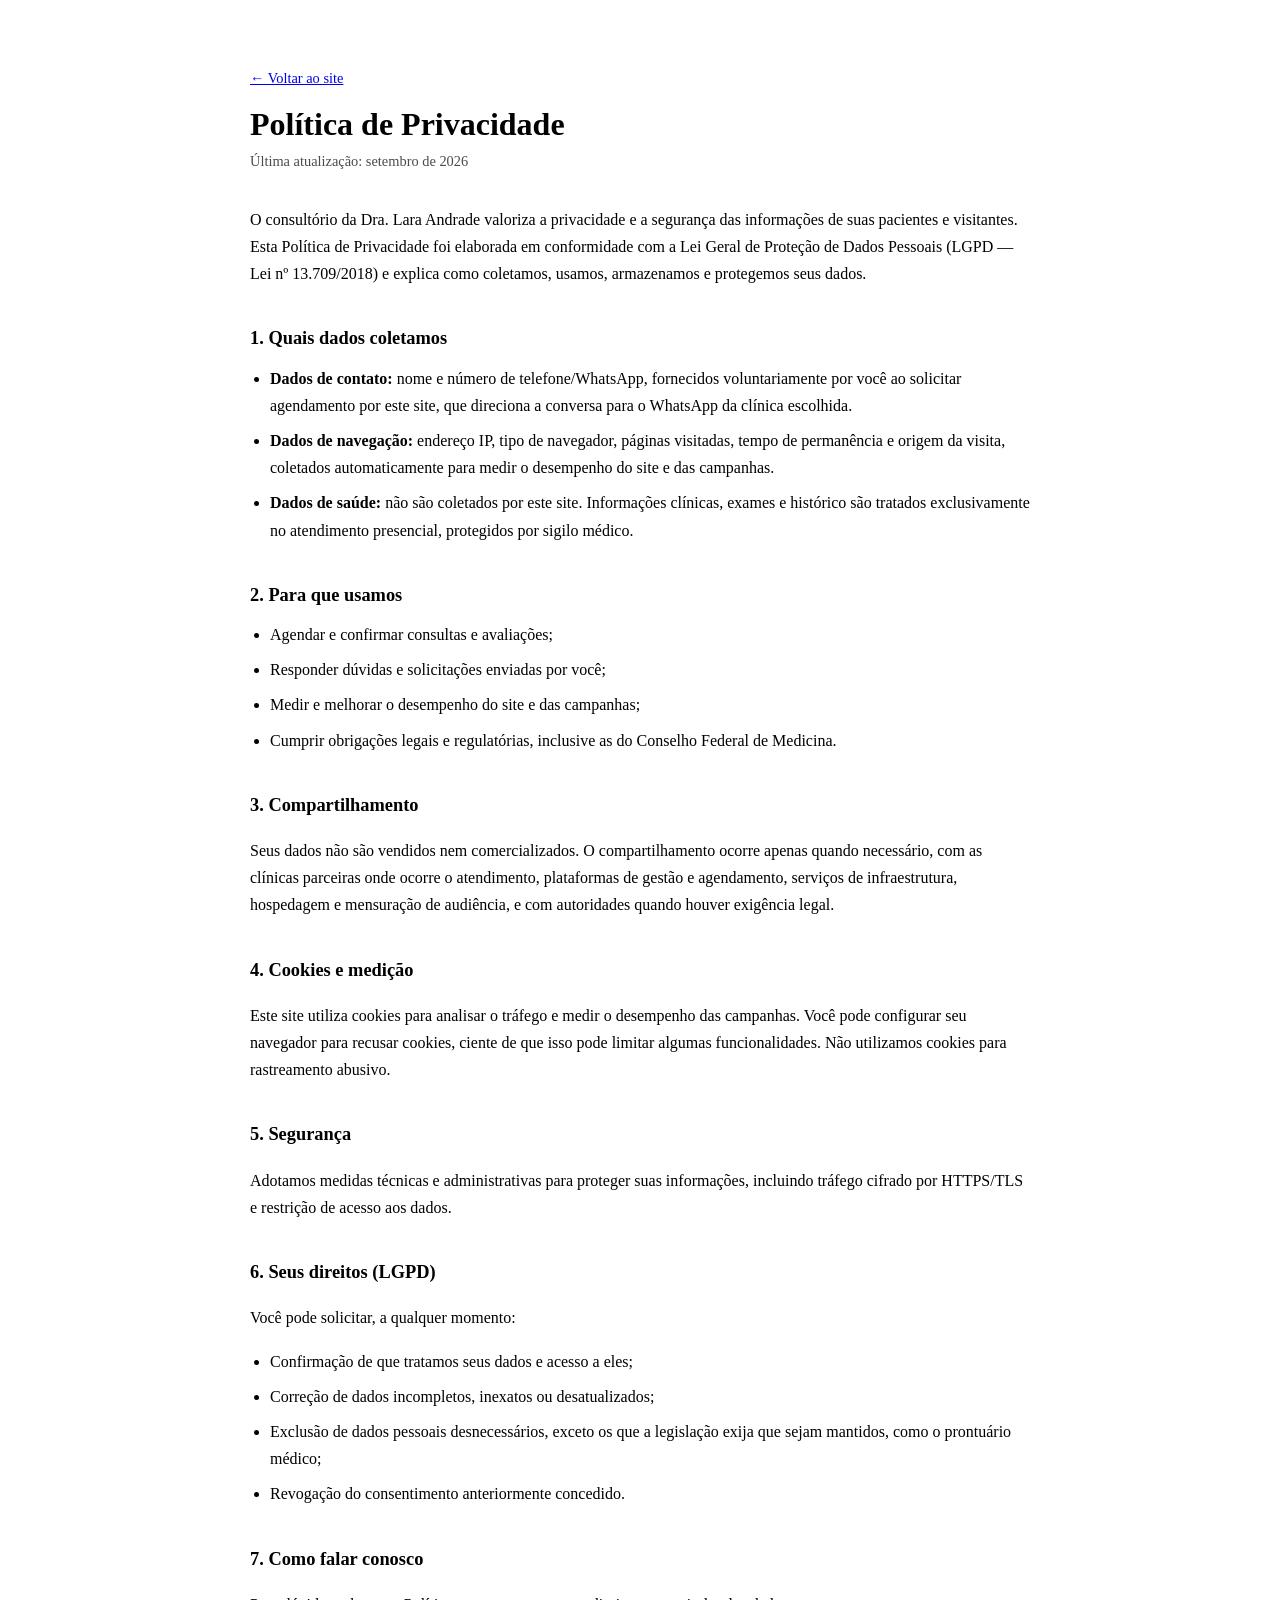
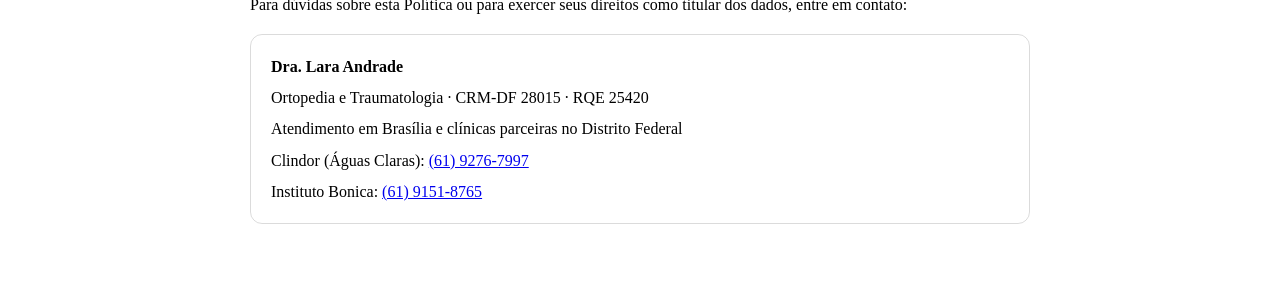
==== politica-de-privacidade/index.html @ 9efe38ba "feat(legal): publica politica de privacidade O site coleta nome e telefone e nao tinha politica de p" ====
<!doctype html>
<html lang="pt-BR">
  <head>
    <meta charset="utf-8">
    <meta name="viewport" content="width=device-width, initial-scale=1">
    <meta name="robots" content="index, follow">
    <title>Política de Privacidade | Dra. Lara Andrade</title>
    <meta name="description" content="Política de Privacidade do consultório da Dra. Lara Andrade, em conformidade com a LGPD (Lei nº 13.709/2018).">
    <link rel="canonical" href="https://dralaraandrade.com.br/politica-de-privacidade/">
    <link rel="stylesheet" href="../styles.css">
    <style>
      .legal{max-width:780px;margin:0 auto;padding:56px 20px 72px;line-height:1.7}
      .legal a.voltar{display:inline-block;margin-bottom:16px;font-size:.9rem}
      .legal h1{margin:0 0 6px;line-height:1.15}
      .legal .atualizacao{margin:0 0 32px;opacity:.7;font-size:.9rem}
      .legal h2{margin:36px 0 10px;font-size:1.15rem}
      .legal ul{margin:10px 0 0;padding-left:20px}
      .legal li{margin-bottom:8px}
      .legal .contato{margin-top:14px;padding:18px 20px;border:1px solid rgba(0,0,0,.14);border-radius:12px}
      .legal .contato p{margin:0 0 4px}
      .legal .contato p:last-child{margin-bottom:0}
    </style>
  </head>
  <body>
    <main class="legal">
      <a class="voltar" href="/">← Voltar ao site</a>
      <h1>Política de Privacidade</h1>
      <p class="atualizacao">Última atualização: setembro de 2026</p>

      <p>O consultório da Dra. Lara Andrade valoriza a privacidade e a segurança das informações de suas pacientes e visitantes. Esta Política de Privacidade foi elaborada em conformidade com a Lei Geral de Proteção de Dados Pessoais (LGPD — Lei nº 13.709/2018) e explica como coletamos, usamos, armazenamos e protegemos seus dados.</p>

      <h2>1. Quais dados coletamos</h2>
      <ul>
        <li><strong>Dados de contato:</strong> nome e número de telefone/WhatsApp, fornecidos voluntariamente por você ao solicitar agendamento por este site, que direciona a conversa para o WhatsApp da clínica escolhida.</li>
        <li><strong>Dados de navegação:</strong> endereço IP, tipo de navegador, páginas visitadas, tempo de permanência e origem da visita, coletados automaticamente para medir o desempenho do site e das campanhas.</li>
        <li><strong>Dados de saúde:</strong> não são coletados por este site. Informações clínicas, exames e histórico são tratados exclusivamente no atendimento presencial, protegidos por sigilo médico.</li>
      </ul>

      <h2>2. Para que usamos</h2>
      <ul>
        <li>Agendar e confirmar consultas e avaliações;</li>
        <li>Responder dúvidas e solicitações enviadas por você;</li>
        <li>Medir e melhorar o desempenho do site e das campanhas;</li>
        <li>Cumprir obrigações legais e regulatórias, inclusive as do Conselho Federal de Medicina.</li>
      </ul>

      <h2>3. Compartilhamento</h2>
      <p>Seus dados não são vendidos nem comercializados. O compartilhamento ocorre apenas quando necessário, com as clínicas parceiras onde ocorre o atendimento, plataformas de gestão e agendamento, serviços de infraestrutura, hospedagem e mensuração de audiência, e com autoridades quando houver exigência legal.</p>

      <h2>4. Cookies e medição</h2>
      <p>Este site utiliza cookies para analisar o tráfego e medir o desempenho das campanhas. Você pode configurar seu navegador para recusar cookies, ciente de que isso pode limitar algumas funcionalidades. Não utilizamos cookies para rastreamento abusivo.</p>

      <h2>5. Segurança</h2>
      <p>Adotamos medidas técnicas e administrativas para proteger suas informações, incluindo tráfego cifrado por HTTPS/TLS e restrição de acesso aos dados.</p>

      <h2>6. Seus direitos (LGPD)</h2>
      <p>Você pode solicitar, a qualquer momento:</p>
      <ul>
        <li>Confirmação de que tratamos seus dados e acesso a eles;</li>
        <li>Correção de dados incompletos, inexatos ou desatualizados;</li>
        <li>Exclusão de dados pessoais desnecessários, exceto os que a legislação exija que sejam mantidos, como o prontuário médico;</li>
        <li>Revogação do consentimento anteriormente concedido.</li>
      </ul>

      <h2>7. Como falar conosco</h2>
      <p>Para dúvidas sobre esta Política ou para exercer seus direitos como titular dos dados, entre em contato:</p>
      <div class="contato">
        <p><strong>Dra. Lara Andrade</strong></p>
        <p>Ortopedia e Traumatologia · CRM-DF 28015 · RQE 25420</p>
        <p>Atendimento em Brasília e clínicas parceiras no Distrito Federal</p>
        <p>Clindor (Águas Claras): <a href="https://wa.me/556192767997">(61) 9276-7997</a></p>
        <p>Instituto Bonica: <a href="https://wa.me/556191518765">(61) 9151-8765</a></p>
      </div>
    </main>
  </body>
</html>
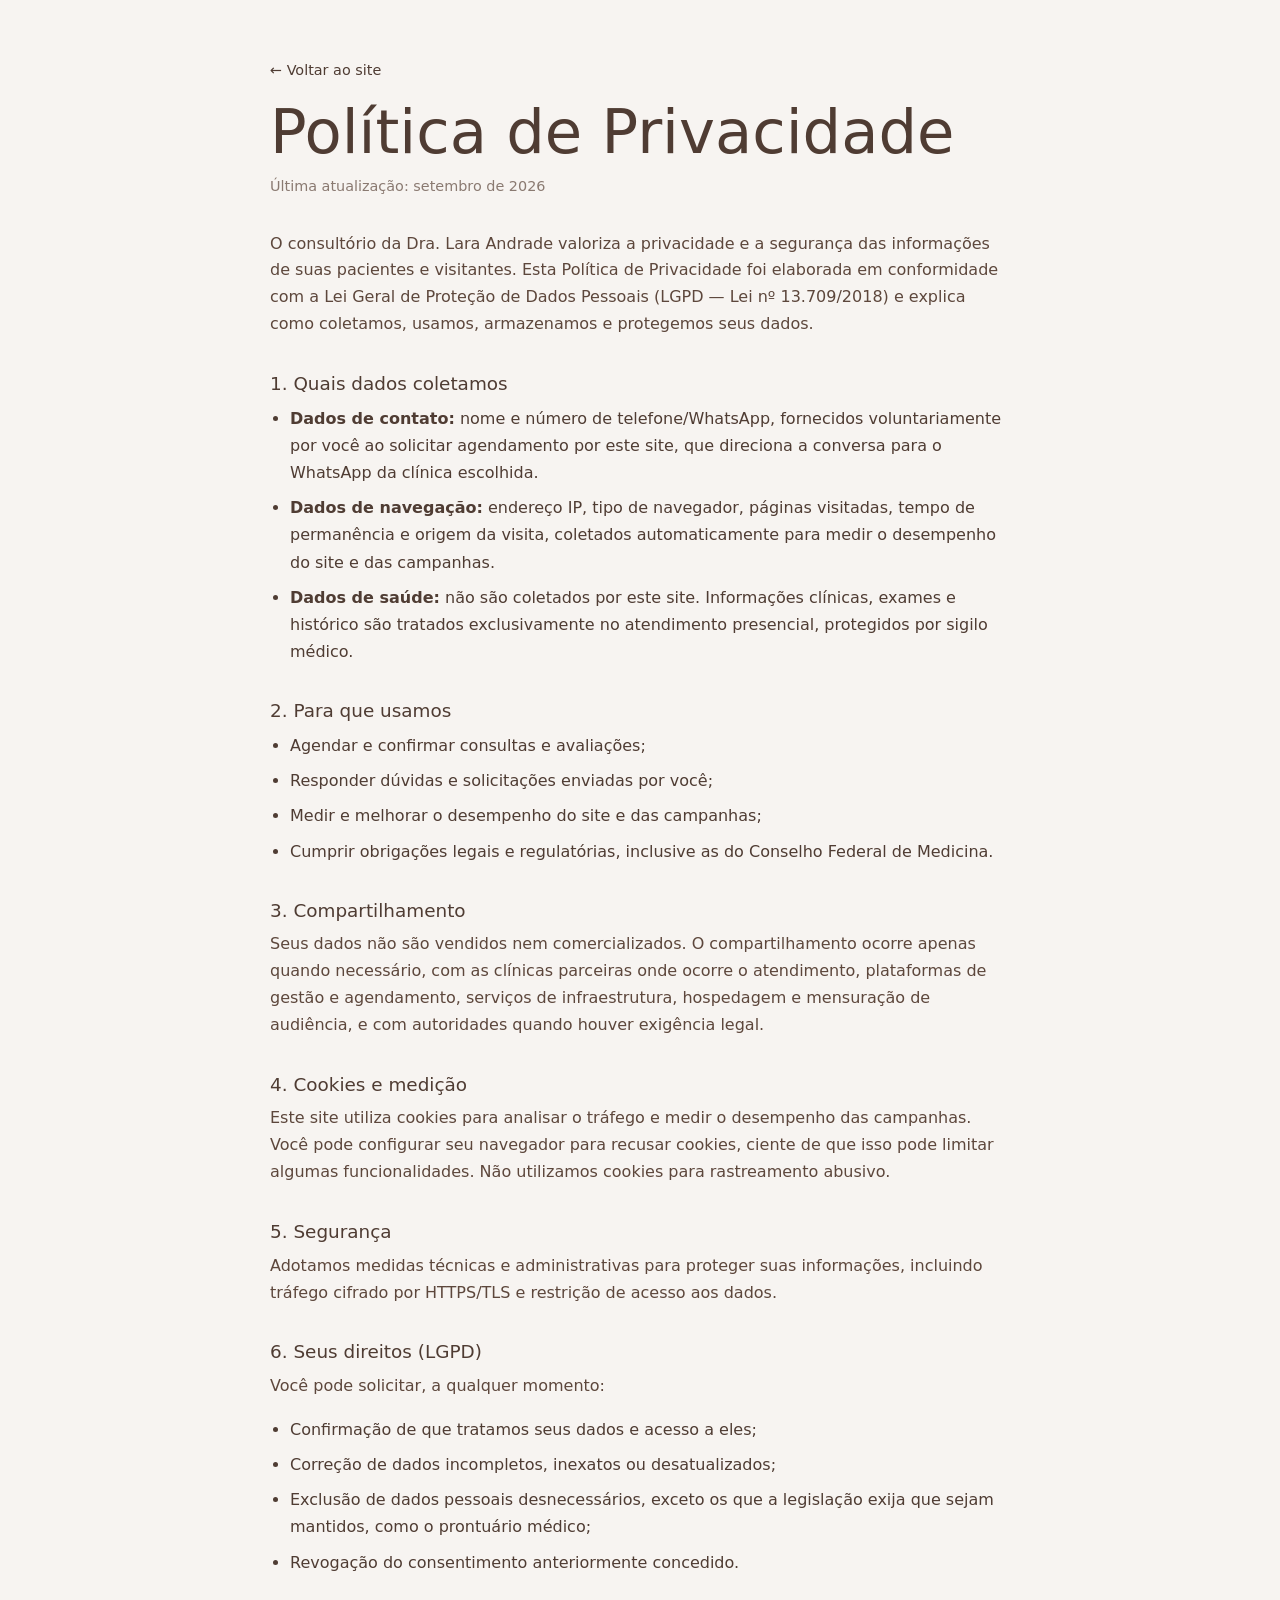
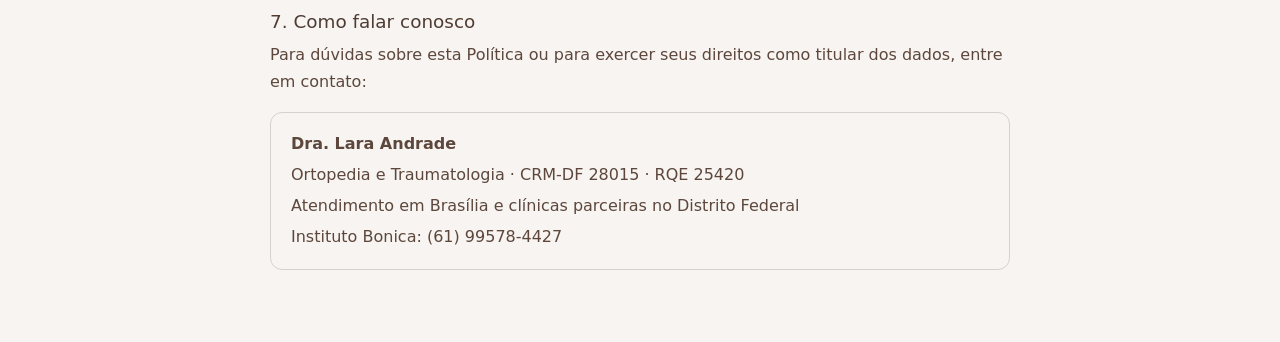
==== commit d340f83a: "feat(lp): remove Clindor e atualiza WhatsApp de contato Dra. Lara nao atende mais na Clindor (Aguas " ====
--- a/politica-de-privacidade/index.html
+++ b/politica-de-privacidade/index.html
@@ -68,8 +68,7 @@
         <p><strong>Dra. Lara Andrade</strong></p>
         <p>Ortopedia e Traumatologia · CRM-DF 28015 · RQE 25420</p>
         <p>Atendimento em Brasília e clínicas parceiras no Distrito Federal</p>
-        <p>Clindor (Águas Claras): <a href="https://wa.me/556192767997">(61) 9276-7997</a></p>
-        <p>Instituto Bonica: <a href="https://wa.me/556191518765">(61) 9151-8765</a></p>
+        <p>Instituto Bonica: <a href="https://wa.me/5561995784427">(61) 99578-4427</a></p>
       </div>
     </main>
   </body>
--- a/styles.css
+++ b/styles.css
@@ -0,0 +1,1712 @@
+:root {
+  --ink: #4f3c33;
+  --ink-strong: #2f211b;
+  --green: #a68a7a;
+  --green-deep: #6f5547;
+  --teal: #b99d8d;
+  --sage: #e6dbb8;
+  --clay: #a68a7a;
+  --paper: #f7f4f1;
+  --paper-2: #dcc9be;
+  --white: #ffffff;
+  --muted: #6f5547;
+  --muted-strong: #5d473c;
+  --line: rgba(111, 85, 71, 0.16);
+  --line-light: rgba(255, 255, 255, 0.18);
+  --shadow: 0 24px 70px rgba(111, 85, 71, 0.16);
+  --shadow-soft: 0 14px 34px rgba(111, 85, 71, 0.1);
+  --shadow-lift: 0 22px 54px rgba(111, 85, 71, 0.16);
+  --font-display: "Avenir Next", "Montserrat", ui-sans-serif, system-ui, -apple-system, BlinkMacSystemFont, "Segoe UI", sans-serif;
+  --font-sans: "Montserrat", "Avenir Next", ui-sans-serif, system-ui, -apple-system, BlinkMacSystemFont, "Segoe UI", sans-serif;
+  color-scheme: light;
+}
+
+* {
+  box-sizing: border-box;
+}
+
+html {
+  scroll-behavior: smooth;
+}
+
+body {
+  margin: 0;
+  font-family: var(--font-sans);
+  background: var(--paper);
+  color: var(--ink);
+  overflow-x: hidden;
+  font-size: 16px;
+  font-weight: 300;
+}
+
+img {
+  display: block;
+  max-width: 100%;
+}
+
+a {
+  color: inherit;
+  text-decoration: none;
+}
+
+.container {
+  width: min(1160px, calc(100% - 40px));
+  margin-inline: auto;
+}
+
+.site-header {
+  position: sticky;
+  top: 0;
+  z-index: 30;
+  display: flex;
+  align-items: center;
+  justify-content: space-between;
+  gap: 24px;
+  padding: 14px clamp(20px, 4vw, 56px);
+  background: rgba(247, 244, 241, 0.9);
+  border-bottom: 1px solid rgba(111, 85, 71, 0.12);
+  backdrop-filter: blur(18px);
+  transition: box-shadow 0.2s ease, background 0.2s ease, border-color 0.2s ease;
+}
+
+.site-header.is-elevated {
+  background: rgba(247, 244, 241, 0.96);
+  border-color: rgba(111, 85, 71, 0.16);
+  box-shadow: var(--shadow-soft);
+}
+
+.brand {
+  display: flex;
+  align-items: center;
+  gap: 14px;
+  min-width: 226px;
+}
+
+.brand-mark {
+  display: grid;
+  width: 56px;
+  height: 56px;
+  place-items: center;
+  overflow: hidden;
+  border-radius: 50%;
+  border: 1px solid rgba(230, 219, 184, 0.18);
+  background: var(--green-deep);
+  box-shadow: 0 10px 22px rgba(111, 85, 71, 0.16);
+}
+
+.brand-mark img {
+  width: 72px;
+  height: 72px;
+  object-fit: contain;
+  object-position: center;
+  transform: translateY(-2px);
+}
+
+.brand strong,
+.brand small {
+  display: block;
+}
+
+.brand strong {
+  font-size: 15px;
+  font-weight: 600;
+}
+
+.brand small {
+  margin-top: 2px;
+  color: var(--muted);
+  font-size: 12px;
+  font-weight: 300;
+}
+
+.nav {
+  display: flex;
+  justify-content: center;
+  gap: 26px;
+  color: #70594d;
+  font-size: 14px;
+  font-weight: 400;
+}
+
+.nav a {
+  position: relative;
+  padding-block: 6px;
+  transition: color 0.2s ease;
+}
+
+.nav a::after {
+  position: absolute;
+  right: 0;
+  bottom: 0;
+  left: 0;
+  height: 2px;
+  content: "";
+  background: var(--green-deep);
+  border-radius: 999px;
+  transform: scaleX(0);
+  transform-origin: center;
+  transition: transform 0.22s ease;
+}
+
+.nav a:hover,
+.nav a.is-active {
+  color: var(--green);
+}
+
+.nav a:hover::after,
+.nav a.is-active::after {
+  transform: scaleX(1);
+}
+
+.header-cta,
+.btn {
+  display: inline-flex;
+  align-items: center;
+  justify-content: center;
+  gap: 10px;
+  min-height: 44px;
+  border-radius: 999px;
+  font-weight: 600;
+  line-height: 1;
+  transition: transform 0.2s ease, box-shadow 0.2s ease, border-color 0.2s ease, background 0.2s ease;
+}
+
+.header-cta {
+  padding: 0 18px;
+  background: var(--green-deep);
+  color: var(--white);
+  font-size: 13px;
+}
+
+.btn {
+  padding: 0 22px;
+  font-size: 14px;
+}
+
+.btn-primary {
+  background: var(--green);
+  color: var(--white);
+  box-shadow: 0 16px 38px rgba(166, 138, 122, 0.34);
+}
+
+.btn-ghost {
+  border: 1px solid rgba(111, 85, 71, 0.22);
+  color: var(--ink);
+  background: rgba(255, 255, 255, 0.72);
+}
+
+.header-cta:hover,
+.btn:hover {
+  transform: translateY(-2px);
+}
+
+.header-cta:hover,
+.btn-primary:hover {
+  box-shadow: 0 18px 42px rgba(111, 85, 71, 0.24);
+}
+
+.btn-ghost:hover {
+  border-color: rgba(111, 85, 71, 0.32);
+  background: rgba(255, 255, 255, 0.88);
+  box-shadow: var(--shadow-soft);
+}
+
+.header-cta svg,
+.btn svg {
+  width: 17px;
+  height: 17px;
+  stroke-width: 1.9;
+}
+
+.section,
+.final-cta {
+  position: relative;
+  padding: clamp(68px, 8vw, 112px) 0;
+}
+
+main > section:not(.hero) {
+  position: relative;
+  overflow: hidden;
+}
+
+main > section:not(.hero)::before {
+  position: absolute;
+  top: 0;
+  left: 50%;
+  width: min(1160px, calc(100% - 40px));
+  height: 1px;
+  content: "";
+  background: linear-gradient(90deg, transparent, rgba(111, 85, 71, 0.24), transparent);
+  transform: translateX(-50%);
+}
+
+.section-dark {
+  color: var(--white);
+  background: linear-gradient(135deg, #6f5547 0%, #7f6659 54%, #a68a7a 100%);
+}
+
+.section-dark::before,
+.quick-proof::before,
+.doctor-section::before {
+  background: linear-gradient(90deg, transparent, rgba(230, 219, 184, 0.28), transparent);
+}
+
+main > section:not(.hero)::after {
+  position: absolute;
+  inset: 0;
+  z-index: 0;
+  pointer-events: none;
+  content: "";
+  background-image:
+    linear-gradient(90deg, rgba(111, 85, 71, 0.045) 1px, transparent 1px),
+    linear-gradient(180deg, rgba(111, 85, 71, 0.035) 1px, transparent 1px);
+  background-size: 48px 48px;
+  -webkit-mask-image: linear-gradient(180deg, transparent, #000 18%, #000 82%, transparent);
+  mask-image: linear-gradient(180deg, transparent, #000 18%, #000 82%, transparent);
+  opacity: 0.34;
+}
+
+main > section:not(.hero) > * {
+  position: relative;
+  z-index: 1;
+}
+
+.section-dark::after,
+.quick-proof::after,
+.doctor-section::after {
+  background-image:
+    linear-gradient(90deg, rgba(230, 219, 184, 0.06) 1px, transparent 1px),
+    linear-gradient(180deg, rgba(230, 219, 184, 0.05) 1px, transparent 1px);
+  opacity: 0.22;
+}
+
+.hero {
+  position: relative;
+  display: grid;
+  min-height: min(820px, calc(100vh - 72px));
+  overflow: hidden;
+  color: var(--ink);
+  background: #f7f4f1;
+}
+
+.hero-bg {
+  position: absolute;
+  inset: 0;
+  z-index: 0;
+  display: block;
+  overflow: hidden;
+  opacity: 0.76;
+}
+
+.hero-bg img {
+  width: 100%;
+  height: 100%;
+  object-fit: cover;
+  object-position: center;
+  filter: blur(1.4px) saturate(0.92);
+  transform: scale(1.015);
+}
+
+.hero::before {
+  position: absolute;
+  inset: 0;
+  z-index: 1;
+  content: "";
+  background:
+    radial-gradient(circle at 70% 54%, rgba(255, 255, 255, 0.78) 0 18%, rgba(247, 244, 241, 0.6) 38%, rgba(247, 244, 241, 0.28) 62%),
+    linear-gradient(90deg, rgba(247, 244, 241, 0.7), rgba(247, 244, 241, 0.52));
+}
+
+.hero::after {
+  display: none;
+}
+
+.hero-grid {
+  position: relative;
+  z-index: 3;
+  display: grid;
+  grid-template-columns: minmax(0, 1fr) minmax(520px, 574px);
+  gap: clamp(28px, 3.6vw, 52px);
+  align-items: start;
+  width: min(1310px, calc(100% - 80px));
+  padding-block: 26px 0;
+}
+
+.hero-copy {
+  max-width: 820px;
+  padding-top: clamp(88px, 11.7vh, 122px);
+  text-shadow: none;
+}
+
+.eyebrow {
+  display: inline-flex;
+  align-items: center;
+  width: fit-content;
+  margin: 0 0 20px;
+  padding: 8px 13px;
+  border: 1px solid var(--line-light);
+  border-radius: 999px;
+  color: #f7f4f1;
+  background: rgba(255, 255, 255, 0.08);
+  font-size: 12px;
+  font-weight: 500;
+  letter-spacing: 0.03em;
+}
+
+.problem .eyebrow,
+.chronic-section .eyebrow,
+.treatment-section .eyebrow,
+.process .eyebrow,
+.doctor-section .eyebrow,
+.locations .eyebrow,
+.faq .eyebrow {
+  border-color: rgba(166, 138, 122, 0.22);
+  color: var(--green-deep);
+  background: rgba(255, 255, 255, 0.68);
+}
+
+h1,
+h2,
+h3,
+p {
+  margin-top: 0;
+}
+
+h1 {
+  max-width: 820px;
+  margin-bottom: 24px;
+  font-family: var(--font-display);
+  font-size: clamp(38px, 4.75vw, 74px);
+  font-weight: 500;
+  line-height: 1.08;
+  letter-spacing: 0;
+}
+
+h2 {
+  margin-bottom: 18px;
+  font-family: var(--font-display);
+  font-size: clamp(30px, 3.8vw, 52px);
+  font-weight: 500;
+  line-height: 1.12;
+  letter-spacing: 0;
+}
+
+h3 {
+  margin-bottom: 10px;
+  font-size: 19px;
+  font-weight: 600;
+  line-height: 1.2;
+}
+
+p {
+  color: var(--muted-strong);
+  line-height: 1.68;
+}
+
+.section-dark p,
+.hero p,
+.final-cta p {
+  color: rgba(255, 255, 255, 0.9);
+}
+
+.hero p {
+  color: #5d473c;
+}
+
+.hero-lead {
+  max-width: 690px;
+  margin-bottom: 34px;
+  font-size: clamp(18px, 1.9vw, 21px);
+  font-weight: 300;
+  line-height: 1.72;
+}
+
+.hero-mobile-portrait {
+  display: none;
+}
+
+.mobile-hero-photo {
+  display: none;
+}
+
+.hero-mobile-portrait img {
+  display: block;
+  width: 100%;
+  background: transparent;
+}
+
+.hero-actions {
+  display: flex;
+  flex-wrap: wrap;
+  gap: 14px;
+  margin-bottom: 22px;
+}
+
+.microcopy {
+  margin: 0;
+  color: rgba(93, 71, 60, 0.86);
+  font-size: 13px;
+  font-weight: 300;
+}
+
+.hero-visual {
+  position: relative;
+  display: grid;
+  align-items: end;
+  min-height: 740px;
+  overflow: visible;
+}
+
+.hero-visual::before {
+  display: none;
+}
+
+.hero-portrait {
+  position: absolute;
+  top: 0;
+  right: 0;
+  z-index: 1;
+  width: min(100%, 574px);
+  height: 740px;
+  overflow: hidden;
+  border: 1px solid rgba(111, 85, 71, 0.14);
+  border-radius: 8px;
+  background: #f1ece7;
+  box-shadow: 0 34px 72px rgba(111, 85, 71, 0.18);
+  pointer-events: none;
+}
+
+.hero-portrait::before {
+  display: none;
+}
+
+.hero-portrait img {
+  display: block;
+  width: 100%;
+  height: 100%;
+  object-fit: cover;
+  object-position: center 26%;
+  background: #f1ece7;
+  filter: saturate(1.14) contrast(1.04) brightness(1.03) sepia(0.04);
+}
+
+.doctor-id-card {
+  position: absolute;
+  right: 50%;
+  bottom: 140px;
+  z-index: 3;
+  display: grid;
+  gap: 3px;
+  width: max-content;
+  max-width: 260px;
+  padding: 12px 16px;
+  border: 1px solid rgba(111, 85, 71, 0.16);
+  border-radius: 8px;
+  color: var(--ink-strong);
+  background: rgba(247, 244, 241, 0.94);
+  box-shadow: 0 16px 34px rgba(111, 85, 71, 0.16);
+  text-align: center;
+  transform: translateX(50%);
+}
+
+.doctor-id-card strong {
+  font-family: var(--font-display);
+  font-size: 16px;
+  line-height: 1.15;
+  font-weight: 500;
+}
+
+.doctor-id-card span {
+  display: block;
+  color: rgba(111, 85, 71, 0.86);
+  font-size: 12px;
+  font-weight: 500;
+  line-height: 1.25;
+  white-space: normal;
+}
+
+.doctor-id-card small {
+  display: block;
+  color: rgba(93, 71, 60, 0.82);
+  font-size: 11px;
+  font-weight: 500;
+  line-height: 1.25;
+}
+
+.hero-card {
+  position: relative;
+  z-index: 2;
+  align-self: end;
+  justify-self: end;
+  width: min(92%, 530px);
+  margin-right: 18px;
+  margin-bottom: 34px;
+  padding: 27px 24px;
+  border: 1px solid rgba(111, 85, 71, 0.14);
+  border-radius: 8px;
+  background:
+    linear-gradient(135deg, rgba(255, 255, 255, 0.9), rgba(247, 244, 241, 0.76)),
+    rgba(247, 244, 241, 0.88);
+  box-shadow: 0 22px 48px rgba(111, 85, 71, 0.16);
+  backdrop-filter: blur(16px);
+}
+
+.hero-card p {
+  color: rgba(93, 71, 60, 0.82);
+}
+
+.hero-card::before {
+  position: absolute;
+  top: 16px;
+  right: 16px;
+  width: 58px;
+  height: 58px;
+  content: "";
+  border: 1px solid rgba(166, 138, 122, 0.32);
+  border-radius: 50%;
+  box-shadow: -18px 22px 0 rgba(230, 219, 184, 0.28);
+  opacity: 0.72;
+}
+
+.hero-doctor-card {
+  display: grid;
+  grid-template-columns: 1fr;
+  gap: 0;
+  align-items: center;
+  text-align: center;
+}
+
+.hero-doctor-card > span {
+  display: none;
+}
+
+.hero-doctor-card strong {
+  display: block;
+  color: var(--ink);
+  font-family: var(--font-display);
+  font-size: clamp(27px, 2.35vw, 34px);
+  font-weight: 600;
+  line-height: 1;
+}
+
+.hero-doctor-card p {
+  margin: 0;
+  color: rgba(93, 71, 60, 0.84);
+  font-size: 13px;
+  font-weight: 500;
+  line-height: 1.18;
+}
+
+.hero-doctor-card small {
+  display: block;
+  width: fit-content;
+  margin-top: 10px;
+  margin-inline: auto;
+  padding: 5px 9px;
+  border: 1px solid rgba(111, 85, 71, 0.16);
+  border-radius: 999px;
+  color: var(--green-deep);
+  background: rgba(230, 219, 184, 0.34);
+  font-size: 12px;
+  font-weight: 600;
+  letter-spacing: 0.01em;
+}
+
+.hero-list {
+  display: grid;
+  gap: 10px;
+  margin: 16px 0 0;
+  padding: 0;
+  list-style: none;
+}
+
+.hero-list li {
+  display: grid;
+  grid-template-columns: 22px 1fr;
+  gap: 11px;
+  color: rgba(255, 255, 255, 0.86);
+  line-height: 1.36;
+}
+
+.hero-list svg,
+.proof-grid svg,
+.concern-grid svg,
+.treatment-list svg,
+.process-steps svg,
+.location-grid svg,
+.check-list svg {
+  width: 20px;
+  height: 20px;
+  stroke-width: 1.9;
+}
+
+.quick-proof {
+  position: relative;
+  z-index: 4;
+  margin-top: 0;
+  overflow: visible;
+  padding: clamp(26px, 3vw, 42px) 0 clamp(46px, 5.6vw, 76px);
+  border: 0;
+  background: transparent;
+}
+
+.proof-shell {
+  display: grid;
+  grid-template-columns: minmax(230px, 0.72fr) minmax(0, 1.45fr);
+  gap: clamp(28px, 4.4vw, 64px);
+  align-items: center;
+}
+
+.proof-intro .eyebrow {
+  margin-bottom: 16px;
+  border-color: rgba(166, 138, 122, 0.22);
+  color: var(--green-deep);
+  background: rgba(255, 255, 255, 0.72);
+}
+
+.proof-intro h2 {
+  max-width: 360px;
+  margin-bottom: 0;
+  font-size: clamp(28px, 3vw, 42px);
+}
+
+.proof-media {
+  overflow: hidden;
+  width: min(100%, 340px);
+  margin-top: 28px;
+  border: 1px solid var(--line);
+  border-radius: 8px;
+  background: var(--white);
+  box-shadow: var(--shadow-soft);
+}
+
+.proof-media img {
+  width: 100%;
+  aspect-ratio: 4 / 5;
+  object-fit: cover;
+  object-position: 58% 48%;
+  filter: saturate(0.96);
+  transition: transform 0.5s ease, filter 0.3s ease;
+}
+
+.proof-media:hover img {
+  filter: saturate(1);
+  transform: scale(1.03);
+}
+
+.proof-grid {
+  display: grid;
+  grid-template-columns: repeat(4, minmax(0, 1fr));
+  gap: 14px;
+  overflow: visible;
+  border: 0;
+  border-radius: 8px;
+  background: transparent;
+  box-shadow: none;
+  backdrop-filter: none;
+}
+
+.proof-grid article {
+  position: relative;
+  display: grid;
+  grid-template-columns: 1fr;
+  gap: 14px;
+  align-content: start;
+  min-height: auto;
+  padding: 22px;
+  border: 1px solid rgba(111, 85, 71, 0.13);
+  border-bottom: 1px solid rgba(111, 85, 71, 0.13);
+  border-radius: 8px;
+  color: var(--ink);
+  background:
+    linear-gradient(180deg, rgba(255, 255, 255, 0.94), rgba(247, 244, 241, 0.88));
+  box-shadow: 0 18px 42px rgba(111, 85, 71, 0.1);
+  transition: transform 0.24s ease, border-color 0.24s ease, box-shadow 0.24s ease;
+}
+
+.proof-grid article::before {
+  position: absolute;
+  top: 0;
+  left: 22px;
+  width: 44px;
+  height: 3px;
+  content: "";
+  border-radius: 0 0 999px 999px;
+  background: var(--green-deep);
+  opacity: 0.72;
+}
+
+.proof-grid article > div {
+  min-width: 0;
+}
+
+.proof-grid article:hover {
+  border-color: rgba(111, 85, 71, 0.22);
+  box-shadow: 0 22px 50px rgba(111, 85, 71, 0.13);
+  transform: translateY(-3px);
+}
+
+.proof-grid svg {
+  width: 38px;
+  height: 38px;
+  padding: 9px;
+  border: 1px solid rgba(166, 138, 122, 0.2);
+  border-radius: 10px;
+  color: var(--green-deep);
+  background: rgba(230, 219, 184, 0.22);
+}
+
+.proof-grid h3 {
+  min-width: 0;
+  margin: 0;
+  font-family: inherit;
+  font-size: 17px;
+  font-weight: 600;
+  line-height: 1.2;
+  overflow-wrap: break-word;
+}
+
+.proof-grid p {
+  min-width: 0;
+  margin: 0;
+  color: var(--muted-strong);
+  font-size: 13px;
+  white-space: normal;
+  overflow-wrap: break-word;
+}
+
+.two-column {
+  display: grid;
+  grid-template-columns: minmax(0, 0.82fr) minmax(0, 1fr);
+  gap: clamp(30px, 5vw, 80px);
+  align-items: start;
+}
+
+.section-copy p {
+  font-size: 17px;
+}
+
+.concern-grid {
+  display: grid;
+  grid-template-columns: repeat(4, minmax(0, 1fr));
+  gap: 14px;
+  margin-top: 38px;
+}
+
+.concern-grid span {
+  display: flex;
+  align-items: center;
+  gap: 12px;
+  min-height: 72px;
+  padding: 16px 18px;
+  border: 1px solid var(--line);
+  border-radius: 8px;
+  background: var(--white);
+  font-weight: 500;
+  box-shadow: 0 10px 28px rgba(111, 85, 71, 0.08);
+  transition: transform 0.24s ease, border-color 0.24s ease, box-shadow 0.24s ease;
+}
+
+.concern-grid span:hover {
+  border-color: rgba(111, 85, 71, 0.24);
+  box-shadow: var(--shadow-soft);
+  transform: translateY(-3px);
+}
+
+.concern-grid svg {
+  color: var(--clay);
+  flex: 0 0 auto;
+}
+
+.treatment-section,
+.locations {
+  background: linear-gradient(180deg, rgba(220, 201, 190, 0.74), rgba(247, 244, 241, 0.92));
+}
+
+.problem,
+.chronic-section,
+.process,
+.faq {
+  background:
+    linear-gradient(180deg, rgba(255, 255, 255, 0.34), rgba(247, 244, 241, 0.84)),
+    var(--paper);
+}
+
+.chronic-section {
+  background:
+    linear-gradient(90deg, rgba(247, 244, 241, 0.96) 0%, rgba(247, 244, 241, 0.86) 52%, rgba(220, 201, 190, 0.52) 100%),
+    var(--paper);
+}
+
+.chronic-grid {
+  display: grid;
+  grid-template-columns: minmax(0, 820px);
+  justify-content: center;
+  align-items: start;
+}
+
+.chronic-copy .section-bullets {
+  max-width: 700px;
+}
+
+.problem {
+  background:
+    linear-gradient(90deg, rgba(247, 244, 241, 0.94) 0%, rgba(247, 244, 241, 0.86) 48%, rgba(220, 201, 190, 0.58) 100%),
+    url("assets/consultorio-sem-pessoas-bg-blur.jpg") center / cover no-repeat;
+}
+
+.treatment-section {
+  background:
+    radial-gradient(circle at 84% 30%, rgba(230, 219, 184, 0.42), transparent 30%),
+    linear-gradient(90deg, rgba(220, 201, 190, 0.88) 0%, rgba(247, 244, 241, 0.92) 52%, rgba(247, 244, 241, 0.78) 100%),
+    url("assets/consultorio-sem-pessoas-bg-blur.jpg") center / cover no-repeat;
+}
+
+.section-heading {
+  max-width: 760px;
+  margin-bottom: 34px;
+}
+
+.section-heading p {
+  font-size: 17px;
+}
+
+.treatment-layout {
+  display: grid;
+  grid-template-columns: minmax(280px, 0.78fr) minmax(0, 1.22fr);
+  gap: clamp(24px, 4vw, 54px);
+  align-items: start;
+}
+
+.treatment-layout-full {
+  grid-template-columns: 1fr;
+}
+
+.treatment-list {
+  display: grid;
+  grid-template-columns: repeat(2, minmax(0, 1fr));
+  gap: 12px;
+}
+
+.treatment-list article,
+.treatment-note,
+.process-steps article,
+.location-grid article,
+.faq-list details {
+  border: 1px solid var(--line);
+  border-radius: 8px;
+  background: var(--white);
+  box-shadow: 0 12px 30px rgba(111, 85, 71, 0.08);
+  transition: transform 0.24s ease, border-color 0.24s ease, box-shadow 0.24s ease, background 0.24s ease;
+}
+
+.treatment-list article:hover,
+.process-steps article:hover,
+.location-grid article:hover,
+.faq-list details:hover {
+  border-color: rgba(111, 85, 71, 0.25);
+  box-shadow: var(--shadow-lift);
+  transform: translateY(-4px);
+}
+
+.treatment-list article {
+  display: grid;
+  grid-template-columns: 42px 1fr;
+  gap: 16px;
+  padding: 22px 24px;
+  position: relative;
+  overflow: hidden;
+}
+
+.treatment-list article::before,
+.process-steps article::before,
+.location-grid article::before {
+  position: absolute;
+  top: 0;
+  bottom: 0;
+  left: 0;
+  width: 3px;
+  content: "";
+  background: linear-gradient(180deg, var(--sage), var(--green));
+  opacity: 0;
+  transition: opacity 0.24s ease;
+}
+
+.treatment-list article:hover::before,
+.process-steps article:hover::before,
+.location-grid article:hover::before {
+  opacity: 1;
+}
+
+.treatment-list svg {
+  color: var(--green);
+}
+
+.treatment-list p,
+.treatment-note p,
+.process-steps p,
+.location-grid p,
+.faq-list p {
+  margin-bottom: 0;
+}
+
+.treatment-note {
+  display: flex;
+  flex-direction: column;
+  justify-content: space-between;
+  min-height: 100%;
+  padding: 30px;
+  background:
+    linear-gradient(180deg, rgba(230, 219, 184, 0.48), rgba(255, 255, 255, 0.94)),
+    var(--white);
+}
+
+.treatment-note-media {
+  overflow: hidden;
+  margin: -12px -12px 24px;
+  border-radius: 8px;
+  aspect-ratio: 16 / 9;
+  background: var(--paper-2);
+}
+
+.treatment-note-media img {
+  width: 100%;
+  height: 100%;
+  object-fit: cover;
+  object-position: center;
+  filter: saturate(0.86);
+  transition: transform 0.5s ease, filter 0.3s ease;
+}
+
+.treatment-note:hover {
+  border-color: rgba(111, 85, 71, 0.25);
+  box-shadow: var(--shadow-lift);
+  transform: translateY(-4px);
+}
+
+.treatment-note:hover .treatment-note-media img {
+  filter: saturate(0.96);
+  transform: scale(1.04);
+}
+
+.treatment-note h3 {
+  font-family: var(--font-display);
+  font-size: 28px;
+  font-weight: 500;
+  line-height: 1.1;
+}
+
+.process-steps {
+  display: grid;
+  grid-template-columns: 1fr;
+  gap: 10px;
+  width: min(900px, calc(100% - 40px));
+  margin-inline: auto;
+  counter-reset: step;
+}
+
+.process-steps article {
+  display: grid;
+  grid-template-columns: 86px 1fr;
+  gap: 18px;
+  align-items: center;
+  position: relative;
+  min-height: 118px;
+  padding: 22px 92px 22px 24px;
+  overflow: hidden;
+}
+
+.process-steps span {
+  display: block;
+  margin: 0;
+  color: var(--clay);
+  font-family: var(--font-display);
+  font-size: 46px;
+  font-weight: 300;
+  line-height: 1;
+}
+
+.process-steps h3,
+.process-steps p {
+  grid-column: 2;
+}
+
+.process-steps svg {
+  position: absolute;
+  top: 50%;
+  right: 24px;
+  width: 34px;
+  height: 34px;
+  color: var(--green);
+  transform: translateY(-50%);
+}
+
+.doctor-section {
+  border-top: 1px solid rgba(230, 219, 184, 0.2);
+  border-bottom: 1px solid rgba(230, 219, 184, 0.2);
+  background: linear-gradient(135deg, #6f5547 0%, #7e6356 62%, #a68a7a 100%);
+  color: var(--white);
+}
+
+.doctor-grid {
+  display: grid;
+  grid-template-columns: minmax(280px, 0.72fr) minmax(0, 1fr);
+  gap: clamp(30px, 6vw, 82px);
+  align-items: center;
+}
+
+.doctor-photo {
+  overflow: hidden;
+  border: 1px solid rgba(230, 219, 184, 0.22);
+  border-radius: 8px;
+  background: var(--paper);
+  box-shadow: var(--shadow);
+  transition: transform 0.32s ease, box-shadow 0.32s ease;
+}
+
+.doctor-photo img {
+  width: 100%;
+  aspect-ratio: 4 / 5;
+  object-fit: cover;
+  object-position: 58% 100%;
+  transition: transform 0.5s ease;
+}
+
+.doctor-photo:hover {
+  box-shadow: 0 30px 80px rgba(47, 33, 27, 0.24);
+  transform: translateY(-4px);
+}
+
+.doctor-photo:hover img {
+  transform: scale(1.025);
+}
+
+.doctor-copy p {
+  color: rgba(255, 255, 255, 0.9);
+  font-size: 17px;
+}
+
+.doctor-copy .doctor-credentials {
+  display: inline-block;
+  margin-top: 4px;
+  color: var(--sage);
+  font-size: 15px;
+  font-weight: 600;
+  white-space: nowrap;
+}
+
+.check-list {
+  display: grid;
+  gap: 12px;
+  margin: 24px 0 0;
+  padding: 0;
+  list-style: none;
+}
+
+.check-list li {
+  display: flex;
+  align-items: center;
+  gap: 10px;
+  color: rgba(255, 255, 255, 0.86);
+  font-weight: 500;
+}
+
+.check-list svg {
+  color: var(--sage);
+}
+
+.section-bullets,
+.compact-list {
+  margin-top: 0;
+}
+
+.section-bullets li,
+.compact-list li {
+  color: var(--ink);
+  line-height: 1.42;
+}
+
+.section-bullets svg,
+.compact-list svg {
+  color: var(--green);
+  flex: 0 0 auto;
+}
+
+.location-grid {
+  display: grid;
+  grid-template-columns: repeat(2, minmax(0, 1fr));
+  gap: 16px;
+  justify-content: center;
+}
+
+.location-grid article {
+  padding: 26px;
+}
+
+.location-grid svg {
+  margin-bottom: 18px;
+  color: var(--clay);
+}
+
+.faq-list {
+  display: grid;
+  gap: 12px;
+}
+
+.faq-list details {
+  padding: 0;
+}
+
+.faq-list summary {
+  cursor: pointer;
+  padding: 22px 24px;
+  font-weight: 600;
+  list-style: none;
+  transition: color 0.2s ease;
+}
+
+.faq-list summary::-webkit-details-marker {
+  display: none;
+}
+
+.faq-list p {
+  padding: 0 24px 24px;
+}
+
+.faq-list details[open] {
+  border-color: rgba(111, 85, 71, 0.28);
+  background:
+    linear-gradient(180deg, rgba(230, 219, 184, 0.16), rgba(255, 255, 255, 0.96)),
+    var(--white);
+}
+
+.faq-list details[open] summary {
+  color: var(--green-deep);
+}
+
+.final-grid {
+  display: grid;
+  grid-template-columns: minmax(0, 760px);
+  justify-content: center;
+  text-align: center;
+}
+
+.final-grid h2 {
+  max-width: 780px;
+  margin-inline: auto;
+}
+
+.final-grid p {
+  max-width: 660px;
+  margin-inline: auto;
+  margin-bottom: 0;
+}
+
+.final-actions {
+  display: flex;
+  justify-content: center;
+  margin-top: 26px;
+}
+
+.final-cta {
+  background:
+    linear-gradient(135deg, rgba(111, 85, 71, 0.94) 0%, rgba(111, 85, 71, 0.88) 52%, rgba(166, 138, 122, 0.82) 100%),
+    url("assets/consultorio-sem-pessoas-bg-blur.jpg") center / cover no-repeat;
+}
+
+.footer {
+  padding: 28px 0;
+  background: #6f5547;
+  color: var(--white);
+}
+
+.footer-grid {
+  display: grid;
+  grid-template-columns: minmax(0, 0.8fr) minmax(0, 1fr);
+  gap: 24px;
+  align-items: start;
+}
+
+.footer p {
+  margin: 6px 0 0;
+  color: rgba(255, 255, 255, 0.82);
+  font-size: 13px;
+}
+
+.schedule-modal {
+  position: fixed;
+  inset: 0;
+  z-index: 80;
+  display: grid;
+  place-items: center;
+  padding: 22px;
+  opacity: 0;
+  pointer-events: none;
+  transition: opacity 0.2s ease;
+}
+
+.schedule-modal.is-open {
+  opacity: 1;
+  pointer-events: auto;
+}
+
+.schedule-modal__backdrop {
+  position: absolute;
+  inset: 0;
+  background: rgba(47, 33, 27, 0.46);
+  backdrop-filter: blur(7px);
+}
+
+.schedule-dialog {
+  position: relative;
+  z-index: 1;
+  width: min(100%, 560px);
+  padding: 30px;
+  border: 1px solid rgba(111, 85, 71, 0.16);
+  border-radius: 8px;
+  background:
+    linear-gradient(180deg, rgba(255, 255, 255, 0.97), rgba(247, 244, 241, 0.96)),
+    var(--paper);
+  box-shadow: 0 32px 90px rgba(47, 33, 27, 0.24);
+}
+
+.schedule-dialog .eyebrow {
+  margin-bottom: 14px;
+  border-color: rgba(166, 138, 122, 0.22);
+  color: var(--green-deep);
+  background: rgba(255, 255, 255, 0.74);
+}
+
+.schedule-dialog h2 {
+  max-width: 420px;
+  margin-bottom: 10px;
+  font-size: clamp(28px, 3.2vw, 40px);
+}
+
+.schedule-dialog p {
+  max-width: 430px;
+  margin-bottom: 22px;
+}
+
+.schedule-close {
+  position: absolute;
+  top: 16px;
+  right: 16px;
+  display: inline-grid;
+  place-items: center;
+  width: 38px;
+  height: 38px;
+  border: 1px solid rgba(111, 85, 71, 0.16);
+  border-radius: 50%;
+  color: var(--ink);
+  background: rgba(255, 255, 255, 0.74);
+  cursor: pointer;
+}
+
+.schedule-close svg {
+  width: 18px;
+  height: 18px;
+}
+
+.schedule-options {
+  display: grid;
+  gap: 10px;
+}
+
+.schedule-options a {
+  display: grid;
+  grid-template-columns: 42px 1fr;
+  gap: 14px;
+  align-items: center;
+  min-height: 76px;
+  padding: 14px 16px;
+  border: 1px solid rgba(111, 85, 71, 0.14);
+  border-radius: 8px;
+  background: rgba(255, 255, 255, 0.86);
+  transition: transform 0.2s ease, border-color 0.2s ease, box-shadow 0.2s ease, background 0.2s ease;
+}
+
+.schedule-options a:hover {
+  border-color: rgba(111, 85, 71, 0.26);
+  background: var(--white);
+  box-shadow: var(--shadow-soft);
+  transform: translateY(-2px);
+}
+
+.schedule-options a:focus-visible,
+.schedule-close:focus-visible {
+  outline: 2px solid rgba(111, 85, 71, 0.42);
+  outline-offset: 3px;
+}
+
+.schedule-options svg {
+  width: 42px;
+  height: 42px;
+  padding: 10px;
+  border: 1px solid rgba(166, 138, 122, 0.24);
+  border-radius: 10px;
+  color: var(--green-deep);
+  background: rgba(230, 219, 184, 0.26);
+}
+
+.schedule-options strong,
+.schedule-options small {
+  display: block;
+}
+
+.schedule-options strong {
+  margin-bottom: 4px;
+  color: var(--ink-strong);
+  font-size: 17px;
+  line-height: 1.2;
+}
+
+.schedule-options small {
+  color: var(--muted-strong);
+  font-size: 13px;
+}
+
+body.modal-open {
+  overflow: hidden;
+}
+
+.reveal-on-scroll {
+  opacity: 0;
+  transform: translateY(18px);
+  transition: opacity 0.64s ease, transform 0.64s ease;
+  transition-delay: var(--reveal-delay, 0ms);
+}
+
+.reveal-on-scroll.is-visible {
+  opacity: 1;
+  transform: translateY(0);
+}
+
+@keyframes subtleFloat {
+  0%, 100% {
+    transform: translateY(0);
+  }
+  50% {
+    transform: translateY(-8px);
+  }
+}
+
+@keyframes clinicDrift {
+  0%, 100% {
+    transform: scale(1.015) translate3d(0, 0, 0);
+  }
+  50% {
+    transform: scale(1.025) translate3d(-6px, 4px, 0);
+  }
+}
+
+@media (prefers-reduced-motion: no-preference) {
+  .hero-bg img {
+    animation: clinicDrift 18s ease-in-out infinite;
+  }
+
+  .hero-portrait {
+    animation: subtleFloat 7s ease-in-out infinite;
+  }
+}
+
+@media (max-width: 980px) {
+  .nav {
+    display: none;
+  }
+
+  .proof-shell {
+    grid-template-columns: 1fr;
+  }
+
+  .proof-intro h2 {
+    max-width: 620px;
+  }
+
+  .hero-grid,
+  .two-column,
+  .chronic-grid,
+  .treatment-layout,
+  .doctor-grid,
+  .final-grid,
+  .footer-grid {
+    grid-template-columns: 1fr;
+  }
+
+  .hero-grid {
+    width: min(1160px, calc(100% - 40px));
+  }
+
+  .hero-copy {
+    padding-top: 0;
+  }
+
+  .hero {
+    min-height: auto;
+  }
+
+  .hero-visual {
+    max-width: 520px;
+    min-height: 560px;
+    margin-inline: auto;
+    overflow: visible;
+  }
+
+  .hero-portrait {
+    top: 32px;
+    right: 0;
+    bottom: auto;
+    width: min(100%, 500px);
+    height: 520px;
+  }
+
+  .hero-card {
+    margin-right: 18px;
+    margin-bottom: 32px;
+  }
+
+  .concern-grid,
+  .location-grid {
+    grid-template-columns: repeat(2, minmax(0, 1fr));
+  }
+
+}
+
+@media (max-width: 720px) {
+  .site-header {
+    gap: 12px;
+    padding-inline: 16px;
+  }
+
+  .brand {
+    flex: 1 1 auto;
+    min-width: 0;
+  }
+
+  .brand-mark {
+    width: 48px;
+    height: 48px;
+  }
+
+  .brand-mark img {
+    width: 62px;
+    height: 62px;
+  }
+
+  .brand strong {
+    overflow: hidden;
+    text-overflow: ellipsis;
+    white-space: nowrap;
+  }
+
+  .brand small {
+    display: none;
+  }
+
+  .header-cta {
+    flex: 0 0 auto;
+    width: auto;
+    min-height: 42px;
+    padding: 0 16px;
+    font-size: 13px;
+  }
+
+  .header-cta svg {
+    display: none;
+  }
+
+  h1 {
+    max-width: 330px;
+    font-size: clamp(32px, 9.2vw, 36px);
+  }
+
+  .hero-lead {
+    max-width: 330px;
+    font-size: 16px;
+    line-height: 1.58;
+  }
+
+  .microcopy,
+  .proof-intro h2 {
+    max-width: 330px;
+  }
+
+  .hero-grid {
+    padding-block: 48px 0;
+  }
+
+  .hero::before {
+    background:
+      linear-gradient(180deg, rgba(247, 244, 241, 0.9), rgba(247, 244, 241, 0.72));
+  }
+
+  .hero-grid {
+    gap: 18px;
+  }
+
+  .hero-mobile-portrait {
+    display: block;
+    position: relative;
+    height: clamp(420px, 112vw, 560px);
+    width: 100%;
+    margin: 18px 0 0;
+    overflow: hidden;
+    border: 1px solid rgba(111, 85, 71, 0.14);
+    border-radius: 8px 8px 0 0;
+    background: #f1ece7;
+    box-shadow: 0 22px 48px rgba(111, 85, 71, 0.14);
+  }
+
+  .hero-mobile-portrait::before {
+    display: none;
+  }
+
+  .hero-mobile-portrait img {
+    position: absolute;
+    inset: 0;
+    z-index: 1;
+    width: 100%;
+    height: 100%;
+    object-fit: cover;
+    object-position: center 26%;
+    filter: saturate(1.14) contrast(1.04) brightness(1.03) sepia(0.04);
+  }
+
+  .hero-mobile-portrait .doctor-id-card {
+    bottom: 18px;
+    z-index: 3;
+    max-width: 230px;
+    padding: 10px 13px;
+    text-align: center;
+  }
+
+  .hero-mobile-portrait .doctor-id-card strong {
+    font-size: 15px;
+  }
+
+  .hero-mobile-portrait .doctor-id-card span {
+    font-size: 11px;
+  }
+
+  .hero-mobile-portrait .doctor-id-card small {
+    font-size: 10px;
+  }
+
+  .hero-visual {
+    display: none;
+  }
+
+  .hero-card {
+    display: none;
+  }
+
+  .quick-proof {
+    margin-top: 0;
+    padding: 28px 0 28px;
+    background: var(--paper);
+  }
+
+  .mobile-hero-photo {
+    display: block;
+    margin-top: -1px;
+    padding: 0 0 18px;
+    background: var(--paper);
+  }
+
+  .hero-actions,
+  .btn,
+  .final-grid .btn {
+    width: 100%;
+  }
+
+  .schedule-dialog {
+    width: min(100%, calc(100vw - 36px));
+    max-width: calc(100vw - 36px);
+    padding: 24px 18px 18px;
+  }
+
+  .schedule-dialog h2 {
+    padding-right: 34px;
+    font-size: 28px;
+  }
+
+  .schedule-dialog p {
+    max-width: 100%;
+    font-size: 14px;
+  }
+
+  .schedule-close {
+    top: 12px;
+    right: 12px;
+  }
+
+  .schedule-options a {
+    min-height: 70px;
+    padding: 12px;
+  }
+
+  .proof-grid,
+  .concern-grid,
+  .treatment-list,
+  .location-grid {
+    grid-template-columns: 1fr;
+  }
+
+
+  .proof-grid article,
+  .proof-grid article:nth-child(2n),
+  .proof-grid article:nth-last-child(-n + 2) {
+    grid-template-columns: 38px 1fr;
+    gap: 10px 13px;
+    align-items: start;
+    padding: 18px;
+    border: 1px solid rgba(111, 85, 71, 0.13);
+    border-radius: 8px;
+  }
+
+  .proof-grid p {
+    grid-column: 1 / -1;
+    padding-left: 0;
+    max-width: none;
+    overflow-wrap: anywhere;
+  }
+
+  .proof-grid h3 {
+    font-size: 16px;
+  }
+
+  .proof-grid article:last-child {
+    border-bottom: 1px solid rgba(111, 85, 71, 0.13);
+  }
+
+  .process-steps article {
+    grid-template-columns: 1fr;
+    align-items: start;
+    padding-right: 72px;
+  }
+
+  .process-steps h3,
+  .process-steps p {
+    grid-column: 1;
+  }
+
+  .proof-grid article,
+  .process-steps article {
+    min-height: auto;
+  }
+
+  .treatment-list article {
+    grid-template-columns: 34px 1fr;
+  }
+}
+
+@media (prefers-reduced-motion: reduce) {
+  *,
+  *::before,
+  *::after {
+    scroll-behavior: auto !important;
+    transition-duration: 0.01ms !important;
+    animation-duration: 0.01ms !important;
+    animation-iteration-count: 1 !important;
+  }
+}
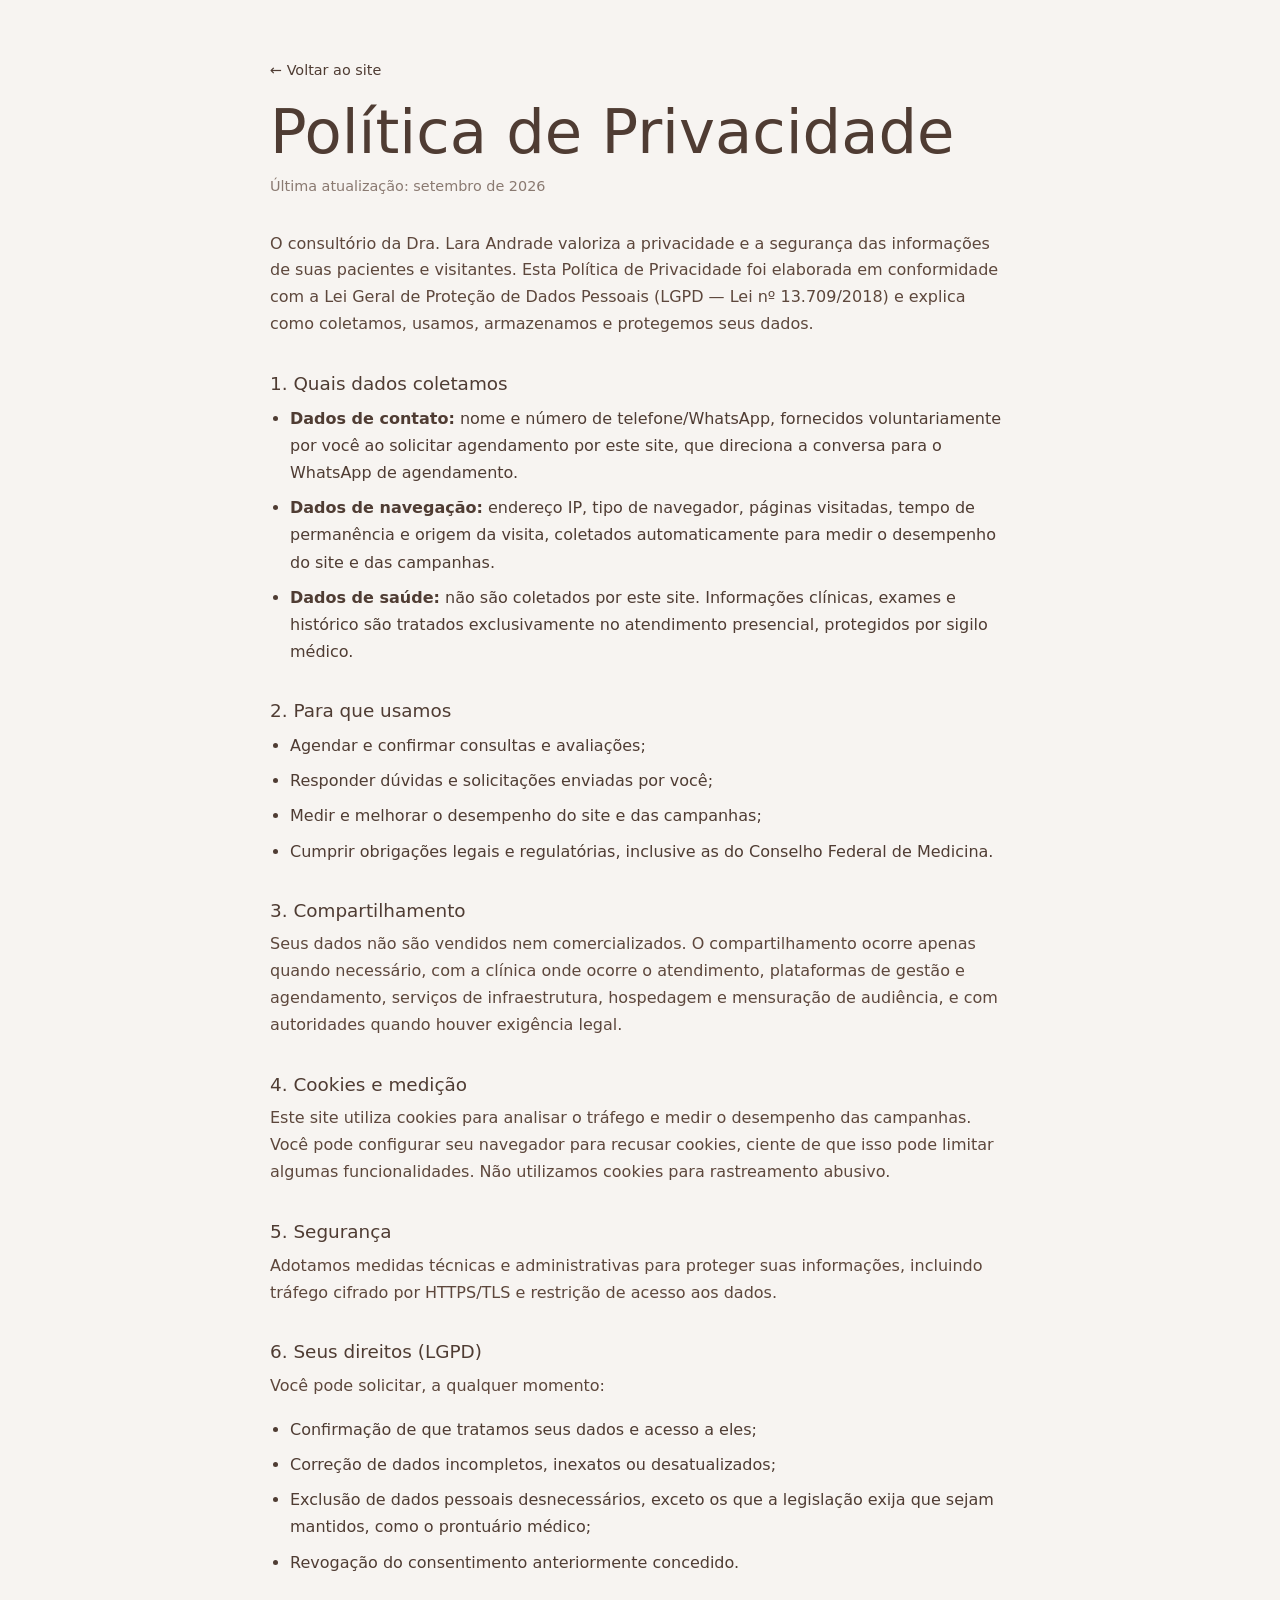
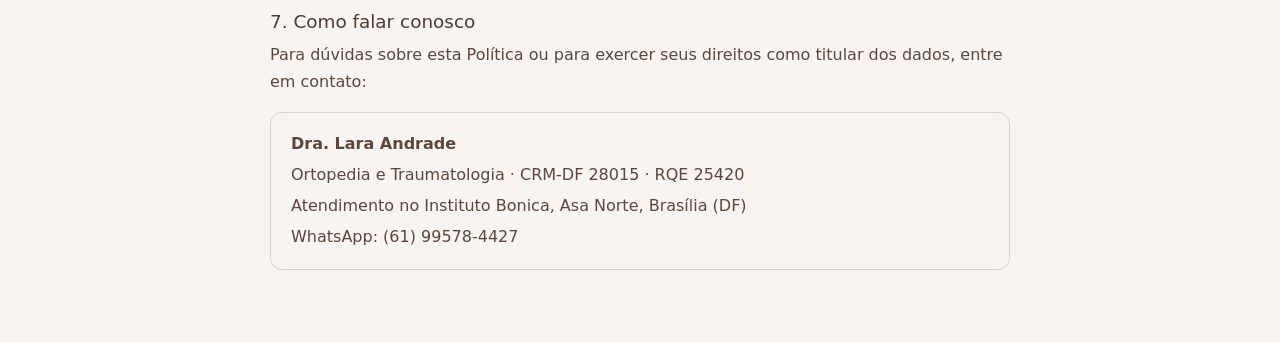
==== commit b51aff22: "feat(lp): agendamento direto no WhatsApp e textos de local unico Com a saida da Clindor sobrou um lo" ====
--- a/politica-de-privacidade/index.html
+++ b/politica-de-privacidade/index.html
@@ -31,7 +31,7 @@
 
       <h2>1. Quais dados coletamos</h2>
       <ul>
-        <li><strong>Dados de contato:</strong> nome e número de telefone/WhatsApp, fornecidos voluntariamente por você ao solicitar agendamento por este site, que direciona a conversa para o WhatsApp da clínica escolhida.</li>
+        <li><strong>Dados de contato:</strong> nome e número de telefone/WhatsApp, fornecidos voluntariamente por você ao solicitar agendamento por este site, que direciona a conversa para o WhatsApp de agendamento.</li>
         <li><strong>Dados de navegação:</strong> endereço IP, tipo de navegador, páginas visitadas, tempo de permanência e origem da visita, coletados automaticamente para medir o desempenho do site e das campanhas.</li>
         <li><strong>Dados de saúde:</strong> não são coletados por este site. Informações clínicas, exames e histórico são tratados exclusivamente no atendimento presencial, protegidos por sigilo médico.</li>
       </ul>
@@ -45,7 +45,7 @@
       </ul>
 
       <h2>3. Compartilhamento</h2>
-      <p>Seus dados não são vendidos nem comercializados. O compartilhamento ocorre apenas quando necessário, com as clínicas parceiras onde ocorre o atendimento, plataformas de gestão e agendamento, serviços de infraestrutura, hospedagem e mensuração de audiência, e com autoridades quando houver exigência legal.</p>
+      <p>Seus dados não são vendidos nem comercializados. O compartilhamento ocorre apenas quando necessário, com a clínica onde ocorre o atendimento, plataformas de gestão e agendamento, serviços de infraestrutura, hospedagem e mensuração de audiência, e com autoridades quando houver exigência legal.</p>
 
       <h2>4. Cookies e medição</h2>
       <p>Este site utiliza cookies para analisar o tráfego e medir o desempenho das campanhas. Você pode configurar seu navegador para recusar cookies, ciente de que isso pode limitar algumas funcionalidades. Não utilizamos cookies para rastreamento abusivo.</p>
@@ -67,8 +67,8 @@
       <div class="contato">
         <p><strong>Dra. Lara Andrade</strong></p>
         <p>Ortopedia e Traumatologia · CRM-DF 28015 · RQE 25420</p>
-        <p>Atendimento em Brasília e clínicas parceiras no Distrito Federal</p>
-        <p>Instituto Bonica: <a href="https://wa.me/5561995784427">(61) 99578-4427</a></p>
+        <p>Atendimento no Instituto Bonica, Asa Norte, Brasília (DF)</p>
+        <p>WhatsApp: <a href="https://wa.me/5561995784427">(61) 99578-4427</a></p>
       </div>
     </main>
   </body>
--- a/styles.css
+++ b/styles.css
@@ -1233,143 +1233,6 @@
   font-size: 13px;
 }
 
-.schedule-modal {
-  position: fixed;
-  inset: 0;
-  z-index: 80;
-  display: grid;
-  place-items: center;
-  padding: 22px;
-  opacity: 0;
-  pointer-events: none;
-  transition: opacity 0.2s ease;
-}
-
-.schedule-modal.is-open {
-  opacity: 1;
-  pointer-events: auto;
-}
-
-.schedule-modal__backdrop {
-  position: absolute;
-  inset: 0;
-  background: rgba(47, 33, 27, 0.46);
-  backdrop-filter: blur(7px);
-}
-
-.schedule-dialog {
-  position: relative;
-  z-index: 1;
-  width: min(100%, 560px);
-  padding: 30px;
-  border: 1px solid rgba(111, 85, 71, 0.16);
-  border-radius: 8px;
-  background:
-    linear-gradient(180deg, rgba(255, 255, 255, 0.97), rgba(247, 244, 241, 0.96)),
-    var(--paper);
-  box-shadow: 0 32px 90px rgba(47, 33, 27, 0.24);
-}
-
-.schedule-dialog .eyebrow {
-  margin-bottom: 14px;
-  border-color: rgba(166, 138, 122, 0.22);
-  color: var(--green-deep);
-  background: rgba(255, 255, 255, 0.74);
-}
-
-.schedule-dialog h2 {
-  max-width: 420px;
-  margin-bottom: 10px;
-  font-size: clamp(28px, 3.2vw, 40px);
-}
-
-.schedule-dialog p {
-  max-width: 430px;
-  margin-bottom: 22px;
-}
-
-.schedule-close {
-  position: absolute;
-  top: 16px;
-  right: 16px;
-  display: inline-grid;
-  place-items: center;
-  width: 38px;
-  height: 38px;
-  border: 1px solid rgba(111, 85, 71, 0.16);
-  border-radius: 50%;
-  color: var(--ink);
-  background: rgba(255, 255, 255, 0.74);
-  cursor: pointer;
-}
-
-.schedule-close svg {
-  width: 18px;
-  height: 18px;
-}
-
-.schedule-options {
-  display: grid;
-  gap: 10px;
-}
-
-.schedule-options a {
-  display: grid;
-  grid-template-columns: 42px 1fr;
-  gap: 14px;
-  align-items: center;
-  min-height: 76px;
-  padding: 14px 16px;
-  border: 1px solid rgba(111, 85, 71, 0.14);
-  border-radius: 8px;
-  background: rgba(255, 255, 255, 0.86);
-  transition: transform 0.2s ease, border-color 0.2s ease, box-shadow 0.2s ease, background 0.2s ease;
-}
-
-.schedule-options a:hover {
-  border-color: rgba(111, 85, 71, 0.26);
-  background: var(--white);
-  box-shadow: var(--shadow-soft);
-  transform: translateY(-2px);
-}
-
-.schedule-options a:focus-visible,
-.schedule-close:focus-visible {
-  outline: 2px solid rgba(111, 85, 71, 0.42);
-  outline-offset: 3px;
-}
-
-.schedule-options svg {
-  width: 42px;
-  height: 42px;
-  padding: 10px;
-  border: 1px solid rgba(166, 138, 122, 0.24);
-  border-radius: 10px;
-  color: var(--green-deep);
-  background: rgba(230, 219, 184, 0.26);
-}
-
-.schedule-options strong,
-.schedule-options small {
-  display: block;
-}
-
-.schedule-options strong {
-  margin-bottom: 4px;
-  color: var(--ink-strong);
-  font-size: 17px;
-  line-height: 1.2;
-}
-
-.schedule-options small {
-  color: var(--muted-strong);
-  font-size: 13px;
-}
-
-body.modal-open {
-  overflow: hidden;
-}
-
 .reveal-on-scroll {
   opacity: 0;
   transform: translateY(18px);
@@ -1619,39 +1482,12 @@
     width: 100%;
   }
 
-  .schedule-dialog {
-    width: min(100%, calc(100vw - 36px));
-    max-width: calc(100vw - 36px);
-    padding: 24px 18px 18px;
-  }
-
-  .schedule-dialog h2 {
-    padding-right: 34px;
-    font-size: 28px;
-  }
-
-  .schedule-dialog p {
-    max-width: 100%;
-    font-size: 14px;
-  }
-
-  .schedule-close {
-    top: 12px;
-    right: 12px;
-  }
-
-  .schedule-options a {
-    min-height: 70px;
-    padding: 12px;
-  }
-
   .proof-grid,
   .concern-grid,
   .treatment-list,
   .location-grid {
     grid-template-columns: 1fr;
   }
-
 
   .proof-grid article,
   .proof-grid article:nth-child(2n),
